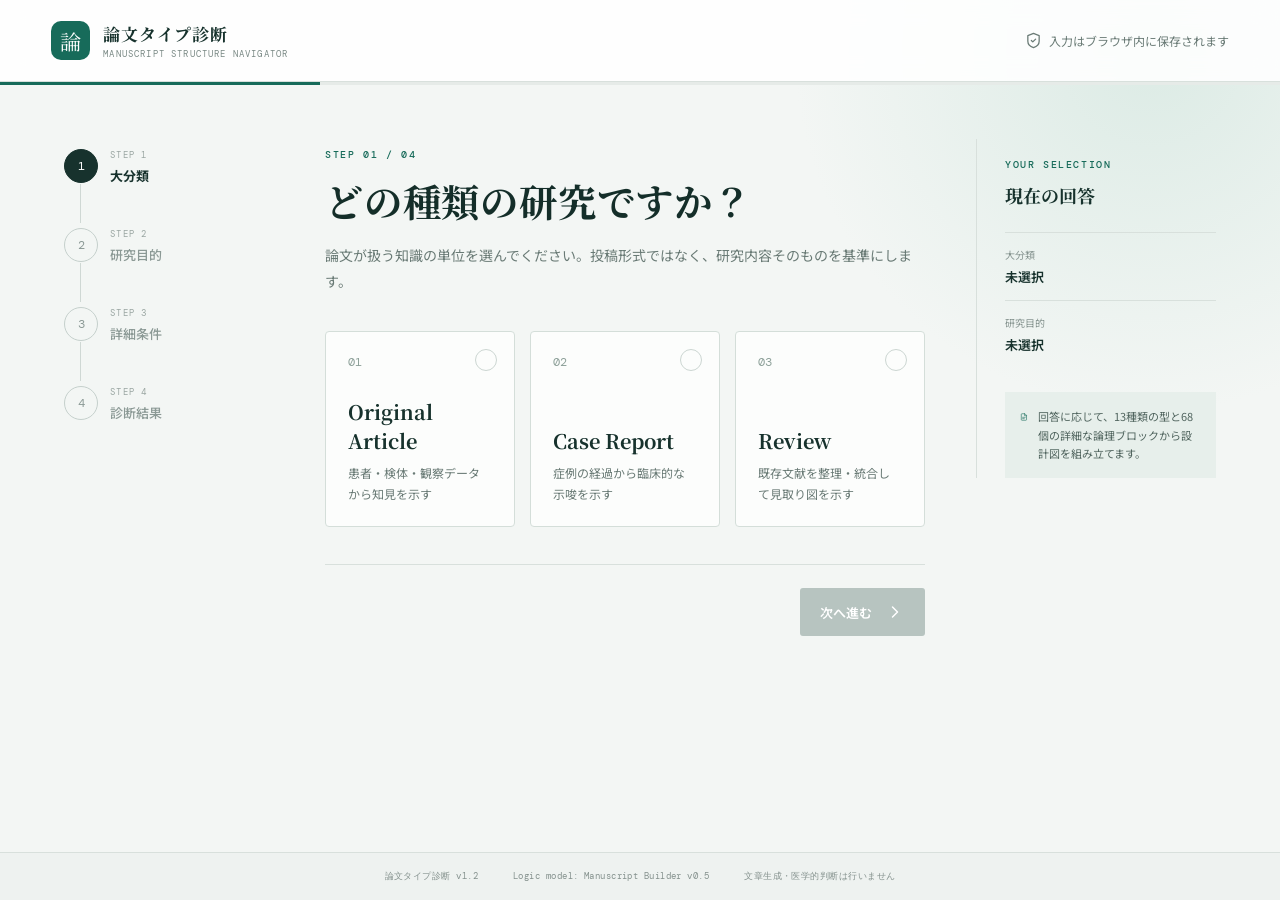
==== site/index.html @ 07b830b8 "Publish 論文タイプ診断 v1.2" ====
<!doctype html>
<html lang="ja">
  <head>
    <meta charset="UTF-8" />
    <meta name="viewport" content="width=device-width, initial-scale=1.0" />
    <meta name="theme-color" content="#f4f7f5" />
    <meta name="description" content="研究内容から、最適な論文構造を設計する" />
    <title>論文タイプ診断</title>
    <script type="module" crossorigin src="./assets/index-Dwn5KKeJ.js"></script>
    <link rel="stylesheet" crossorigin href="./assets/index-B_el1xmh.css">
  </head>
  <body>
    <div id="root"></div>
  </body>
</html>
---- site/assets/index-B_el1xmh.css ----
@import "https://fonts.googleapis.com/css2?family=DM+Mono:wght@400;500&family=Noto+Sans+JP:wght@400;500;600;700&family=Noto+Serif+JP:wght@600;700&display=swap";:root{color:#17322d;font-synthesis:none;--ink:#17322d;--muted:#697a75;--green:#176b5a;--green-dark:#0d5143;--mint:#dcece6;--line:#d8e0dc;--paper:#fff;--cream:#f4f0e8;background:#f3f6f4;font-family:Noto Sans JP,sans-serif}*{box-sizing:border-box}html{scroll-behavior:smooth}body{background:radial-gradient(circle at 90% 6%,#dcebe5 0,#0000 25%),#f3f6f4;min-width:320px;min-height:100vh;margin:0}button,input{font:inherit}button{color:inherit}button:focus-visible,input:focus-visible{outline-offset:2px;outline:3px solid #8bc5b8}.app-shell{flex-direction:column;min-height:100vh;display:flex}header{-webkit-backdrop-filter:blur(12px);backdrop-filter:blur(12px);border-bottom:1px solid var(--line);z-index:5;background:#ffffffe0;justify-content:space-between;align-items:center;height:82px;padding:0 clamp(22px,4vw,68px);display:flex;position:relative}.brand{color:var(--ink);align-items:center;gap:13px;text-decoration:none;display:flex}.brand>span{background:var(--green);color:#fff;border-radius:10px;place-items:center;width:39px;height:39px;font-family:Noto Serif JP,serif;font-size:21px;display:grid}.brand div{flex-direction:column;display:flex}.brand strong{letter-spacing:.06em;font-family:Noto Serif JP,serif;font-size:17px}.brand small{color:#7a8985;letter-spacing:.13em;margin-top:2px;font-family:DM Mono,monospace;font-size:9px}.header-note{color:var(--muted);align-items:center;gap:7px;font-size:12px;display:flex}.progress-line{background:#e6ebe8;height:3px}.progress-line i{background:var(--green);height:100%;transition:width .35s;display:block}.wizard-layout{flex:1;grid-template-columns:210px minmax(0,790px) 240px;gap:clamp(24px,4vw,65px);width:min(1430px,100%);margin:0 auto;padding:54px clamp(24px,5vw,72px) 72px;display:grid}.step-rail{flex-direction:column;gap:0;padding-top:10px;display:flex}.step-rail button{text-align:left;cursor:pointer;background:0 0;border:0;grid-template-rows:17px 22px;grid-template-columns:34px 1fr;column-gap:12px;padding:0 0 40px;display:grid;position:relative}.step-rail button:disabled{cursor:default}.step-rail button:not(:last-child):after{content:"";background:#cfd8d4;width:1px;height:39px;position:absolute;top:35px;left:16px}.step-rail button>span{color:#8b9995;z-index:1;background:#f3f6f4;border:1px solid #c5d0cc;border-radius:50%;grid-row:1/3;place-items:center;width:34px;height:34px;font-family:DM Mono;font-size:12px;display:grid}.step-rail button em{color:#9aa6a2;letter-spacing:.14em;font-family:DM Mono;font-size:9px;font-style:normal}.step-rail button strong{color:#8b9995;font-size:13px;font-weight:500}.step-rail button.current>span{background:var(--ink);color:#fff;border-color:var(--ink)}.step-rail button.current strong{color:var(--ink);font-weight:700}.step-rail button.done>span{background:var(--mint);color:var(--green);border-color:#b7d4ca}.step-rail button.done:after{background:#94b9ae}.wizard-main{min-width:0}.step-heading{margin-bottom:36px}.eyebrow{letter-spacing:.16em;color:var(--green);font-family:DM Mono,monospace;font-size:10px;font-weight:500}.step-heading h1,.needs-input h1{letter-spacing:.02em;color:#142e29;margin:12px 0 15px;font-family:Noto Serif JP,serif;font-size:clamp(30px,3vw,43px);line-height:1.35}.step-heading p{color:var(--muted);max-width:680px;font-size:14px;line-height:1.9}.family-grid{grid-template-columns:repeat(3,1fr);gap:15px;display:grid}.choice{text-align:left;cursor:pointer;background:#ffffffc7;border:1px solid #d4ded9;border-radius:4px;gap:15px;width:100%;padding:22px;transition:all .2s;display:flex;position:relative}.family-grid .choice{flex-direction:column;justify-content:space-between;min-height:196px}.choice:hover{border-color:#88ad9f;transform:translateY(-2px);box-shadow:0 9px 25px #1d413814}.choice.selected{border:2px solid var(--green);background:#f8fbf9;padding:21px;box-shadow:0 12px 30px #176b5a1c}.choice-index{color:#8da099;font-family:DM Mono,monospace;font-size:12px}.choice-copy{flex-direction:column;gap:8px;display:flex}.choice-copy strong{font-family:Noto Serif JP,serif;font-size:20px}.choice-copy small{color:var(--muted);font-size:12px;line-height:1.7}.choice-check{color:#fff;border:1px solid #ccd6d2;border-radius:50%;place-items:center;width:22px;height:22px;display:grid;position:absolute;top:17px;right:17px}.selected .choice-check{background:var(--green);border-color:var(--green)}.purpose-list{grid-template-columns:1fr 1fr;gap:11px;display:grid}.purpose-list .choice{align-items:flex-start;min-height:94px;padding:17px 18px}.purpose-list .choice.selected{padding:16px 17px}.purpose-list .choice-copy strong{font-family:Noto Sans JP;font-size:15px}.purpose-list .choice-index{padding-top:2px}.wizard-actions{border-top:1px solid var(--line);justify-content:space-between;align-items:center;margin-top:37px;padding-top:23px;display:flex}.primary,.secondary,.text-button,.action-bar button{cursor:pointer;border:0}.primary{background:var(--green);color:#fff;border-radius:3px;align-items:center;gap:13px;padding:14px 20px;font-size:13px;font-weight:600;display:flex;box-shadow:0 8px 20px #176b5a2e}.primary:hover{background:var(--green-dark)}.primary:disabled{box-shadow:none;cursor:not-allowed;background:#b7c4c0}.secondary{background:0 0;border:1px solid #bfcac6;border-radius:3px;padding:12px 18px;font-size:13px}.context-panel{border-left:1px solid var(--line);align-self:start;padding:10px 0 0 28px;position:sticky;top:30px}.context-panel h2{margin:9px 0 24px;font-family:Noto Serif JP;font-size:18px}.context-panel dl{margin:0}.context-panel dl div{border-top:1px solid var(--line);padding:14px 0}.context-panel dt{color:#84928e;margin-bottom:5px;font-size:10px}.context-panel dd{margin:0;font-size:13px;font-weight:600}.context-tip{color:var(--green);background:#e7efeb;gap:10px;margin-top:24px;padding:15px;display:flex}.context-tip p{color:#50645e;margin:0;font-size:11px;line-height:1.7}.details-form{flex-direction:column;gap:28px;display:flex}fieldset{border:0;margin:0;padding:0}legend{margin-bottom:11px;font-size:14px;font-weight:700}legend span{color:var(--green);vertical-align:2px;background:#e5efeb;margin-left:5px;padding:3px 6px;font-size:9px}.optional{color:#71817c;background:#eef0ef}.segmented{flex-wrap:wrap;gap:7px;display:flex}.segmented button{cursor:pointer;background:#fff;border:1px solid #cfd9d5;border-radius:3px;padding:10px 14px;font-size:12px}.segmented button.active{border-color:var(--green);background:var(--green);color:#fff}.details-form fieldset>small{color:#7b8985;margin-top:8px;font-size:11px;display:block}.details-form input{background:#fff;border:1px solid #cfd9d5;border-radius:3px;width:100%;padding:12px 14px;font-size:13px}.privacy-note{color:#315f53;background:#edf3f0;border-left:3px solid #7da99b;gap:13px;padding:15px;display:flex}.privacy-note strong{font-size:12px}.privacy-note p{color:#657771;margin:4px 0 0;font-size:11px;line-height:1.6}footer{border-top:1px solid var(--line);color:#84918d;letter-spacing:.05em;background:#eef2f0;justify-content:center;gap:35px;padding:17px 24px;font:9px DM Mono,monospace;display:flex}.result-page{flex:1;width:min(1420px,100%);margin:0 auto;padding:42px clamp(24px,5vw,70px) 80px}.result-hero{background:var(--ink);color:#fff;grid-template-columns:1.4fr 1fr;min-height:280px;display:grid;position:relative;overflow:hidden}.result-hero:before{content:"";border:1px solid #ffffff14;border-radius:50%;width:320px;height:320px;position:absolute;top:-160px;right:-140px;box-shadow:0 0 0 60px #ffffff06,0 0 0 120px #ffffff04}.result-main{padding:42px 48px}.result-kicker{letter-spacing:.14em;color:#9cc9bb;align-items:center;gap:8px;font:10px DM Mono;display:flex}.result-main>p{color:#aec0ba;margin:28px 0 8px;font-size:12px}.result-main h1{margin:0 0 30px;font:700 clamp(28px,4vw,48px) Noto Serif JP}.result-meta{gap:28px;display:flex}.result-meta span{flex-direction:column;gap:3px;font:11px DM Mono;display:flex}.result-meta small{color:#879e97;letter-spacing:.14em;font-size:8px}.result-reason{z-index:1;background:#ffffff12;border-left:1px solid #ffffff24;margin:32px 32px 32px 0;padding:29px 32px}.result-reason>span{letter-spacing:.15em;color:#9cc9bb;font:9px DM Mono}.result-reason p{color:#d7e0dd;font-size:13px;line-height:1.9}.result-reason code{color:#9eb1ab;font:9px DM Mono}.action-bar{z-index:4;background:#d5dedb;border:1px solid #d5dedb;gap:1px;margin:18px 0 34px;display:flex;position:sticky;top:0;box-shadow:0 8px 18px #203a3314}.action-bar button{background:#fff;flex:1;justify-content:center;align-items:center;gap:8px;padding:13px 17px;font-size:11px;display:flex}.action-bar button:hover{background:#f0f6f3}.action-bar .agent-copy{background:var(--green);color:#fff;flex:1.35}.result-layout{grid-template-columns:minmax(0,1fr) 300px;gap:31px;display:grid}.blueprint-heading{justify-content:space-between;align-items:end;margin-bottom:16px;display:flex}.blueprint-heading h2{margin:7px 0 0;font:700 26px Noto Serif JP}.block-total{color:#71817c;font:10px DM Mono}.section-card{background:#fff;border:1px solid #d8e0dc;margin-bottom:12px}.section-toggle{text-align:left;cursor:pointer;background:#f9fbfa;border:0;align-items:center;width:100%;padding:17px 19px;display:flex}.section-number{color:#7f918b;margin-right:15px;font:11px DM Mono}.section-toggle>span:nth-child(2){flex-direction:column;flex:1;display:flex}.section-toggle small{letter-spacing:.13em;color:#9aa6a2;font:8px DM Mono}.section-toggle strong{margin-top:2px;font:600 17px Noto Serif JP}.section-count{color:#8b9995;margin-right:16px;font:9px DM Mono}.chevron{transition:all .2s;transform:rotate(90deg)}.chevron.open{transform:rotate(-90deg)}.block-list{padding:0 15px 15px}.block-card{border-top:1px solid #e2e7e4;padding:21px 6px 5px}.block-top{grid-template-columns:38px 1fr auto;align-items:start;gap:9px;display:grid}.block-order{color:#9aa6a2;padding-top:4px;font:10px DM Mono}.block-title code{color:var(--green);background:#e9f2ee;padding:3px 6px;font:9px DM Mono}.block-title h3{margin:8px 0 15px;font-size:14px}.necessity{border-radius:20px;padding:4px 8px;font-size:9px}.necessity.required{color:#176b5a;background:#e0eee9}.necessity.recommended{color:#5e716b;background:#edf0ef}.necessity.conditional{color:#806630;background:#f2ead9}.block-grid{grid-template-columns:1.2fr .8fr;gap:0 23px;padding-left:47px;display:grid}.detail{margin:0 0 18px}.detail.full{grid-column:1/-1}.detail dt{color:#84938e;letter-spacing:.06em;margin-bottom:5px;font-size:9px;font-weight:700}.detail dd{color:#4e625c;margin:0;font-size:11px;line-height:1.75}.tags{flex-wrap:wrap;gap:5px;display:flex}.tags span{background:#fbfcfb;border:1px solid #dbe2df;flex-direction:column;gap:2px;padding:5px 7px;display:flex}.tags code,.variable-list code{color:#82918c;font:8px DM Mono}.inline-codes{flex-wrap:wrap;gap:5px;display:flex}.inline-codes code{background:#eef3f1;padding:4px 6px;font:9px DM Mono}.result-aside{flex-direction:column;gap:13px;display:flex}.result-aside>section{border:1px solid var(--line);background:#fff;padding:20px}.result-aside h3{margin:6px 0 15px;font:600 15px Noto Serif JP}.result-aside ul{margin:0;padding-left:18px}.result-aside li{color:#52665f;margin-bottom:9px;font-size:11px;line-height:1.7}.alternative{border-top:1px solid #e0e6e3;padding:12px 0}.alternative strong{font-size:12px;display:block}.alternative code{color:var(--green);font:8px DM Mono}.alternative p,.muted{color:#788782;margin:5px 0;font-size:10px;line-height:1.6}.variable-list{flex-wrap:wrap;gap:4px;display:flex}.variable-list code{background:#edf3f0;padding:4px 6px}.result-aside>section.limitation{color:#715f3c;background:#f4f0e8;gap:11px;display:flex}.limitation p{margin:0;font-size:10px;line-height:1.7}.result-footer{justify-content:center;gap:20px;margin-top:35px;display:flex}.text-button{color:#64766f;background:0 0;align-items:center;gap:7px;font-size:12px;display:flex}.toast{z-index:20;color:#fff;background:#183a32;align-items:center;gap:8px;padding:12px 18px;font-size:12px;display:flex;position:fixed;top:25px;right:25px;box-shadow:0 12px 30px #17322d40}.needs-input{text-align:center;border:1px solid var(--line);background:#fff;max-width:680px;margin:70px auto;padding:50px}.needs-input .status-orb{color:#745d2f;background:#efe5ce;border-radius:50%;place-items:center;width:46px;height:46px;margin:0 auto 15px;font:20px Noto Serif JP;display:grid}.needs-input p{color:var(--muted);font-size:13px;line-height:1.8}.needs-input ul{text-align:left;background:#f8f4ea;padding:18px 18px 18px 38px;font-size:12px;line-height:1.8}.needs-input .primary{margin:22px auto 0}@media (width<=1080px){.wizard-layout{grid-template-columns:150px minmax(0,1fr)}.context-panel{display:none}.result-layout{grid-template-columns:minmax(0,1fr) 260px}.result-hero{grid-template-columns:1fr}.result-reason{margin:0 32px 32px}.result-main{padding-bottom:20px}}@media (width<=760px){header{height:70px;padding:0 18px}.header-note{display:none}.brand strong{font-size:15px}.wizard-layout{padding:28px 18px 50px;display:block}.step-rail{flex-direction:row;margin-bottom:34px}.step-rail button{flex-direction:column;flex:1;align-items:center;padding:0;display:flex}.step-rail button>span{width:29px;height:29px}.step-rail button em{margin-top:5px}.step-rail button strong{display:none}.step-rail button:not(:last-child):after{width:calc(100% - 32px);height:1px;top:14px;left:calc(50% + 16px)}.step-heading h1{font-size:29px}.family-grid,.purpose-list{grid-template-columns:1fr}.family-grid .choice{min-height:126px}.choice-copy strong{font-size:18px}.wizard-actions{z-index:3;background:#f3f6f4f0;margin-top:25px;padding:15px 0;position:sticky;bottom:0}.segmented button{flex:1;min-width:90px}.result-page{padding:24px 14px 55px}.result-main{padding:30px 24px}.result-main h1{font-size:29px}.result-meta{flex-wrap:wrap;gap:16px}.result-reason{margin:0 15px 15px;padding:20px}.action-bar{flex-wrap:wrap;position:static}.action-bar button{flex:45%;padding:12px 8px}.action-bar .agent-copy{flex-basis:100%}.result-layout{display:block}.result-aside{margin-top:20px}.block-grid{padding-left:0;display:block}.block-top{grid-template-columns:30px 1fr}.necessity{grid-column:2;justify-self:start;margin-bottom:10px}.section-toggle{padding:14px 12px}.section-count{display:none}.blueprint-heading h2{font-size:21px}.result-footer{flex-direction:column;align-items:center}footer{text-align:center;flex-direction:column;gap:8px}}@media (prefers-reduced-motion:reduce){*{scroll-behavior:auto!important;transition:none!important}}
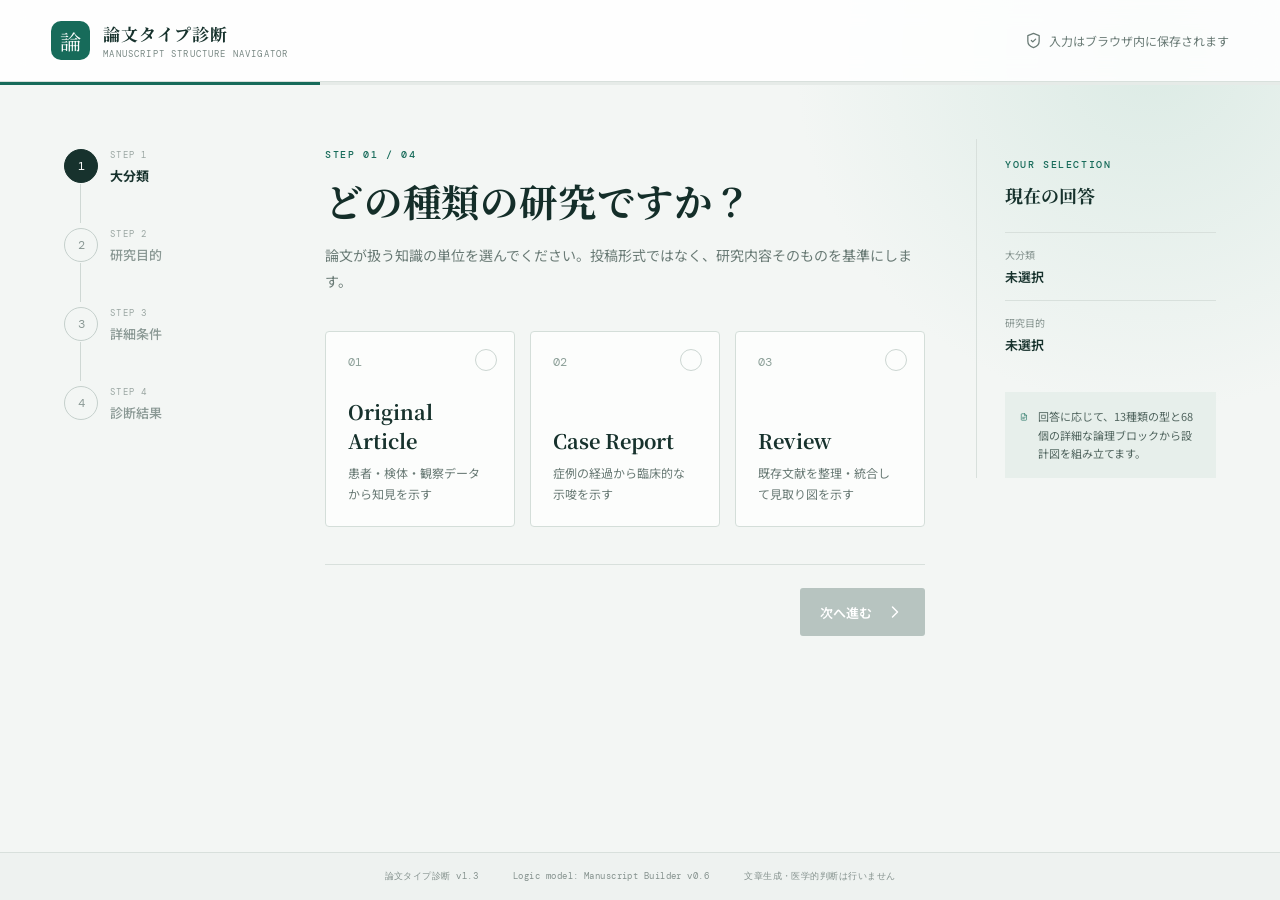
==== commit e4aa1f10: "Publish 論文タイプ診断 v1.3 build" ====
--- a/site/index.html
+++ b/site/index.html
@@ -6,8 +6,8 @@
     <meta name="theme-color" content="#f4f7f5" />
     <meta name="description" content="研究内容から、最適な論文構造を設計する" />
     <title>論文タイプ診断</title>
-    <script type="module" crossorigin src="./assets/index-Dwn5KKeJ.js"></script>
-    <link rel="stylesheet" crossorigin href="./assets/index-B_el1xmh.css">
+    <script type="module" crossorigin src="./assets/index-DYgluiV3.js"></script>
+    <link rel="stylesheet" crossorigin href="./assets/index-BrdR9Mk2.css">
   </head>
   <body>
     <div id="root"></div>
--- a/site/assets/index-BrdR9Mk2.css
+++ b/site/assets/index-BrdR9Mk2.css
@@ -0,0 +1 @@
+@import "https://fonts.googleapis.com/css2?family=DM+Mono:wght@400;500&family=Noto+Sans+JP:wght@400;500;600;700&family=Noto+Serif+JP:wght@600;700&display=swap";:root{color:#17322d;font-synthesis:none;--ink:#17322d;--muted:#697a75;--green:#176b5a;--green-dark:#0d5143;--mint:#dcece6;--line:#d8e0dc;--paper:#fff;--cream:#f4f0e8;background:#f3f6f4;font-family:Noto Sans JP,sans-serif}*{box-sizing:border-box}html{scroll-behavior:smooth}body{background:radial-gradient(circle at 90% 6%,#dcebe5 0,#0000 25%),#f3f6f4;min-width:320px;min-height:100vh;margin:0}button,input{font:inherit}button{color:inherit}button:focus-visible,input:focus-visible{outline-offset:2px;outline:3px solid #8bc5b8}.app-shell{flex-direction:column;min-height:100vh;display:flex}header{-webkit-backdrop-filter:blur(12px);backdrop-filter:blur(12px);border-bottom:1px solid var(--line);z-index:5;background:#ffffffe0;justify-content:space-between;align-items:center;height:82px;padding:0 clamp(22px,4vw,68px);display:flex;position:relative}.brand{color:var(--ink);align-items:center;gap:13px;text-decoration:none;display:flex}.brand>span{background:var(--green);color:#fff;border-radius:10px;place-items:center;width:39px;height:39px;font-family:Noto Serif JP,serif;font-size:21px;display:grid}.brand div{flex-direction:column;display:flex}.brand strong{letter-spacing:.06em;font-family:Noto Serif JP,serif;font-size:17px}.brand small{color:#7a8985;letter-spacing:.13em;margin-top:2px;font-family:DM Mono,monospace;font-size:9px}.header-note{color:var(--muted);align-items:center;gap:7px;font-size:12px;display:flex}.progress-line{background:#e6ebe8;height:3px}.progress-line i{background:var(--green);height:100%;transition:width .35s;display:block}.wizard-layout{flex:1;grid-template-columns:210px minmax(0,790px) 240px;gap:clamp(24px,4vw,65px);width:min(1430px,100%);margin:0 auto;padding:54px clamp(24px,5vw,72px) 72px;display:grid}.step-rail{flex-direction:column;gap:0;padding-top:10px;display:flex}.step-rail button{text-align:left;cursor:pointer;background:0 0;border:0;grid-template-rows:17px 22px;grid-template-columns:34px 1fr;column-gap:12px;padding:0 0 40px;display:grid;position:relative}.step-rail button:disabled{cursor:default}.step-rail button:not(:last-child):after{content:"";background:#cfd8d4;width:1px;height:39px;position:absolute;top:35px;left:16px}.step-rail button>span{color:#8b9995;z-index:1;background:#f3f6f4;border:1px solid #c5d0cc;border-radius:50%;grid-row:1/3;place-items:center;width:34px;height:34px;font-family:DM Mono;font-size:12px;display:grid}.step-rail button em{color:#9aa6a2;letter-spacing:.14em;font-family:DM Mono;font-size:9px;font-style:normal}.step-rail button strong{color:#8b9995;font-size:13px;font-weight:500}.step-rail button.current>span{background:var(--ink);color:#fff;border-color:var(--ink)}.step-rail button.current strong{color:var(--ink);font-weight:700}.step-rail button.done>span{background:var(--mint);color:var(--green);border-color:#b7d4ca}.step-rail button.done:after{background:#94b9ae}.wizard-main{min-width:0}.step-heading{margin-bottom:36px}.eyebrow{letter-spacing:.16em;color:var(--green);font-family:DM Mono,monospace;font-size:10px;font-weight:500}.step-heading h1,.needs-input h1{letter-spacing:.02em;color:#142e29;margin:12px 0 15px;font-family:Noto Serif JP,serif;font-size:clamp(30px,3vw,43px);line-height:1.35}.step-heading p{color:var(--muted);max-width:680px;font-size:14px;line-height:1.9}.family-grid{grid-template-columns:repeat(3,1fr);gap:15px;display:grid}.choice{text-align:left;cursor:pointer;background:#ffffffc7;border:1px solid #d4ded9;border-radius:4px;gap:15px;width:100%;padding:22px;transition:all .2s;display:flex;position:relative}.family-grid .choice{flex-direction:column;justify-content:space-between;min-height:196px}.choice:hover{border-color:#88ad9f;transform:translateY(-2px);box-shadow:0 9px 25px #1d413814}.choice.selected{border:2px solid var(--green);background:#f8fbf9;padding:21px;box-shadow:0 12px 30px #176b5a1c}.choice-index{color:#8da099;font-family:DM Mono,monospace;font-size:12px}.choice-copy{flex-direction:column;gap:8px;display:flex}.choice-copy strong{font-family:Noto Serif JP,serif;font-size:20px}.choice-copy small{color:var(--muted);font-size:12px;line-height:1.7}.choice-check{color:#fff;border:1px solid #ccd6d2;border-radius:50%;place-items:center;width:22px;height:22px;display:grid;position:absolute;top:17px;right:17px}.selected .choice-check{background:var(--green);border-color:var(--green)}.purpose-list{grid-template-columns:1fr 1fr;gap:11px;display:grid}.purpose-list .choice{align-items:flex-start;min-height:94px;padding:17px 18px}.purpose-list .choice.selected{padding:16px 17px}.purpose-list .choice-copy strong{font-family:Noto Sans JP;font-size:15px}.purpose-list .choice-index{padding-top:2px}.wizard-actions{border-top:1px solid var(--line);justify-content:space-between;align-items:center;margin-top:37px;padding-top:23px;display:flex}.primary,.secondary,.text-button,.action-bar button{cursor:pointer;border:0}.primary{background:var(--green);color:#fff;border-radius:3px;align-items:center;gap:13px;padding:14px 20px;font-size:13px;font-weight:600;display:flex;box-shadow:0 8px 20px #176b5a2e}.primary:hover{background:var(--green-dark)}.primary:disabled{box-shadow:none;cursor:not-allowed;background:#b7c4c0}.secondary{background:0 0;border:1px solid #bfcac6;border-radius:3px;padding:12px 18px;font-size:13px}.context-panel{border-left:1px solid var(--line);align-self:start;padding:10px 0 0 28px;position:sticky;top:30px}.context-panel h2{margin:9px 0 24px;font-family:Noto Serif JP;font-size:18px}.context-panel dl{margin:0}.context-panel dl div{border-top:1px solid var(--line);padding:14px 0}.context-panel dt{color:#84928e;margin-bottom:5px;font-size:10px}.context-panel dd{margin:0;font-size:13px;font-weight:600}.context-tip{color:var(--green);background:#e7efeb;gap:10px;margin-top:24px;padding:15px;display:flex}.context-tip p{color:#50645e;margin:0;font-size:11px;line-height:1.7}.details-form{flex-direction:column;gap:28px;display:flex}fieldset{border:0;margin:0;padding:0}legend{margin-bottom:11px;font-size:14px;font-weight:700}legend span{color:var(--green);vertical-align:2px;background:#e5efeb;margin-left:5px;padding:3px 6px;font-size:9px}.optional{color:#71817c;background:#eef0ef}.segmented{flex-wrap:wrap;gap:7px;display:flex}.segmented button{cursor:pointer;background:#fff;border:1px solid #cfd9d5;border-radius:3px;padding:10px 14px;font-size:12px}.segmented button.active{border-color:var(--green);background:var(--green);color:#fff}.details-form fieldset>small{color:#7b8985;margin-top:8px;font-size:11px;display:block}.details-form input{background:#fff;border:1px solid #cfd9d5;border-radius:3px;width:100%;padding:12px 14px;font-size:13px}.privacy-note{color:#315f53;background:#edf3f0;border-left:3px solid #7da99b;gap:13px;padding:15px;display:flex}.privacy-note strong{font-size:12px}.privacy-note p{color:#657771;margin:4px 0 0;font-size:11px;line-height:1.6}footer{border-top:1px solid var(--line);color:#84918d;letter-spacing:.05em;background:#eef2f0;justify-content:center;gap:35px;padding:17px 24px;font:9px DM Mono,monospace;display:flex}.result-page{flex:1;width:min(1420px,100%);margin:0 auto;padding:42px clamp(24px,5vw,70px) 80px}.result-hero{background:var(--ink);color:#fff;grid-template-columns:1.4fr 1fr;min-height:280px;display:grid;position:relative;overflow:hidden}.result-hero:before{content:"";border:1px solid #ffffff14;border-radius:50%;width:320px;height:320px;position:absolute;top:-160px;right:-140px;box-shadow:0 0 0 60px #ffffff06,0 0 0 120px #ffffff04}.result-main{padding:42px 48px}.result-kicker{letter-spacing:.14em;color:#9cc9bb;align-items:center;gap:8px;font:10px DM Mono;display:flex}.result-main>p{color:#aec0ba;margin:28px 0 8px;font-size:12px}.result-main h1{margin:0 0 30px;font:700 clamp(28px,4vw,48px) Noto Serif JP}.result-meta{gap:28px;display:flex}.result-meta span{flex-direction:column;gap:3px;font:11px DM Mono;display:flex}.result-meta small{color:#879e97;letter-spacing:.14em;font-size:8px}.result-reason{z-index:1;background:#ffffff12;border-left:1px solid #ffffff24;margin:32px 32px 32px 0;padding:29px 32px}.result-reason>span{letter-spacing:.15em;color:#9cc9bb;font:9px DM Mono}.result-reason p{color:#d7e0dd;font-size:13px;line-height:1.9}.result-reason code{color:#9eb1ab;font:9px DM Mono}.action-bar{z-index:4;background:#d5dedb;border:1px solid #d5dedb;gap:1px;margin:18px 0 34px;display:flex;position:sticky;top:0;box-shadow:0 8px 18px #203a3314}.action-bar button{background:#fff;flex:1;justify-content:center;align-items:center;gap:8px;padding:13px 17px;font-size:11px;display:flex}.action-bar button:hover{background:#f0f6f3}.action-bar .agent-copy{background:var(--green);color:#fff;flex:1.35}.result-layout{grid-template-columns:minmax(0,1fr) 300px;gap:31px;display:grid}.blueprint-heading{justify-content:space-between;align-items:end;margin-bottom:16px;display:flex}.blueprint-heading h2{margin:7px 0 0;font:700 26px Noto Serif JP}.block-total{color:#71817c;font:10px DM Mono}.section-card{background:#fff;border:1px solid #d8e0dc;margin-bottom:12px}.section-toggle{text-align:left;cursor:pointer;background:#f9fbfa;border:0;align-items:center;width:100%;padding:17px 19px;display:flex}.section-number{color:#7f918b;margin-right:15px;font:11px DM Mono}.section-toggle>span:nth-child(2){flex-direction:column;flex:1;display:flex}.section-toggle small{letter-spacing:.13em;color:#9aa6a2;font:8px DM Mono}.section-toggle strong{margin-top:2px;font:600 17px Noto Serif JP}.section-count{color:#8b9995;margin-right:16px;font:9px DM Mono}.chevron{transition:all .2s;transform:rotate(90deg)}.chevron.open{transform:rotate(-90deg)}.block-list{padding:0 15px 15px}.block-card{border-top:1px solid #e2e7e4;padding:21px 6px 5px}.block-top{grid-template-columns:38px 1fr auto;align-items:start;gap:9px;display:grid}.block-order{color:#9aa6a2;padding-top:4px;font:10px DM Mono}.block-title code{color:var(--green);background:#e9f2ee;padding:3px 6px;font:9px DM Mono}.block-title h3{margin:8px 0 15px;font-size:14px}.necessity{border-radius:20px;padding:4px 8px;font-size:9px}.necessity.required{color:#176b5a;background:#e0eee9}.necessity.recommended{color:#5e716b;background:#edf0ef}.necessity.conditional{color:#806630;background:#f2ead9}.block-grid{grid-template-columns:1.2fr .8fr;gap:0 23px;padding-left:47px;display:grid}.detail{margin:0 0 18px}.detail.full{grid-column:1/-1}.detail dt{color:#84938e;letter-spacing:.06em;margin-bottom:5px;font-size:9px;font-weight:700}.detail dd{color:#4e625c;margin:0;font-size:11px;line-height:1.75}.tags{flex-wrap:wrap;gap:5px;display:flex}.tags span{background:#fbfcfb;border:1px solid #dbe2df;flex-direction:column;gap:2px;padding:5px 7px;display:flex}.tags code,.variable-list code{color:#82918c;font:8px DM Mono}.inline-codes{flex-wrap:wrap;gap:5px;display:flex}.inline-codes code{background:#eef3f1;padding:4px 6px;font:9px DM Mono}.result-aside{flex-direction:column;gap:13px;display:flex}.result-aside>section{border:1px solid var(--line);background:#fff;padding:20px}.result-aside h3{margin:6px 0 15px;font:600 15px Noto Serif JP}.result-aside ul{margin:0;padding-left:18px}.result-aside li{color:#52665f;margin-bottom:9px;font-size:11px;line-height:1.7}.alternative{border-top:1px solid #e0e6e3;padding:12px 0}.alternative strong{font-size:12px;display:block}.alternative code{color:var(--green);font:8px DM Mono}.alternative p,.muted{color:#788782;margin:5px 0;font-size:10px;line-height:1.6}.variable-list{flex-wrap:wrap;gap:4px;display:flex}.variable-list code{background:#edf3f0;padding:4px 6px}.result-aside>section.limitation{color:#715f3c;background:#f4f0e8;gap:11px;display:flex}.limitation p{margin:0;font-size:10px;line-height:1.7}.result-footer{justify-content:center;gap:20px;margin-top:35px;display:flex}.text-button{color:#64766f;background:0 0;align-items:center;gap:7px;font-size:12px;display:flex}.toast{z-index:20;color:#fff;background:#183a32;align-items:center;gap:8px;padding:12px 18px;font-size:12px;display:flex;position:fixed;top:25px;right:25px;box-shadow:0 12px 30px #17322d40}.needs-input{text-align:center;border:1px solid var(--line);background:#fff;max-width:680px;margin:70px auto;padding:50px}.needs-input .status-orb{color:#745d2f;background:#efe5ce;border-radius:50%;place-items:center;width:46px;height:46px;margin:0 auto 15px;font:20px Noto Serif JP;display:grid}.needs-input p{color:var(--muted);font-size:13px;line-height:1.8}.needs-input ul{text-align:left;background:#f8f4ea;padding:18px 18px 18px 38px;font-size:12px;line-height:1.8}.needs-input .primary{margin:22px auto 0}@media (width<=1080px){.wizard-layout{grid-template-columns:150px minmax(0,1fr)}.context-panel{display:none}.result-layout{grid-template-columns:minmax(0,1fr) 260px}.result-hero{grid-template-columns:1fr}.result-reason{margin:0 32px 32px}.result-main{padding-bottom:20px}}@media (width<=760px){header{height:70px;padding:0 18px}.header-note{display:none}.brand strong{font-size:15px}.wizard-layout{padding:28px 18px 50px;display:block}.step-rail{flex-direction:row;margin-bottom:34px}.step-rail button{flex-direction:column;flex:1;align-items:center;padding:0;display:flex}.step-rail button>span{width:29px;height:29px}.step-rail button em{margin-top:5px}.step-rail button strong{display:none}.step-rail button:not(:last-child):after{width:calc(100% - 32px);height:1px;top:14px;left:calc(50% + 16px)}.step-heading h1{font-size:29px}.family-grid,.purpose-list{grid-template-columns:1fr}.family-grid .choice{min-height:126px}.choice-copy strong{font-size:18px}.wizard-actions{z-index:3;background:#f3f6f4f0;margin-top:25px;padding:15px 0;position:sticky;bottom:0}.segmented button{flex:1;min-width:90px}.result-page{padding:24px 14px 55px}.result-main{padding:30px 24px}.result-main h1{font-size:29px}.result-meta{flex-wrap:wrap;gap:16px}.result-reason{margin:0 15px 15px;padding:20px}.action-bar{flex-wrap:wrap;position:static}.action-bar button{flex:45%;padding:12px 8px}.action-bar .agent-copy{flex-basis:100%}.result-layout{display:block}.result-aside{margin-top:20px}.block-grid{padding-left:0;display:block}.block-top{grid-template-columns:30px 1fr}.necessity{grid-column:2;justify-self:start;margin-bottom:10px}.section-toggle{padding:14px 12px}.section-count{display:none}.blueprint-heading h2{font-size:21px}.result-footer{flex-direction:column;align-items:center}footer{text-align:center;flex-direction:column;gap:8px}}@media (prefers-reduced-motion:reduce){*{scroll-behavior:auto!important;transition:none!important}}.presentation-outline{margin-bottom:34px}.presentation-note{border-left:4px solid var(--green);background:#e9f2ee;margin-bottom:12px;padding:18px 20px}.presentation-note strong{font:600 17px Noto Serif JP}.presentation-note p{margin:6px 0;font-size:12px;line-height:1.8}.presentation-note small{color:#667a73;line-height:1.6}.presentation-outline.compact .presentation-note{background:#f3eee3;border-left-color:#9a7940}.presentation-list{margin:0;padding:0;list-style:none}.presentation-list>li{border:1px solid var(--line);background:#fff;grid-template-columns:minmax(0,1fr) minmax(280px,.9fr);gap:22px;margin-bottom:9px;padding:18px 20px;display:grid}.presentation-list h3{margin:7px 0;font:600 15px Noto Serif JP}.presentation-list p{color:#52665f;margin:0;font-size:11px;line-height:1.75}.presentation-list code{color:var(--green);background:#edf3f0;margin:2px;padding:3px 5px;font:9px DM Mono}.presentation-list dl{margin:0}.presentation-list dt{color:#84938e;margin:0 0 5px;font-size:9px;font-weight:700}.presentation-list dd{flex-wrap:wrap;margin:0 0 12px;display:flex}.presentation-list dd ul{margin:0;padding-left:17px}.presentation-list dd li{color:#52665f;font-size:10px;line-height:1.6}@media (width<=760px){.presentation-list>li{grid-template-columns:1fr}.presentation-note{padding:15px}}
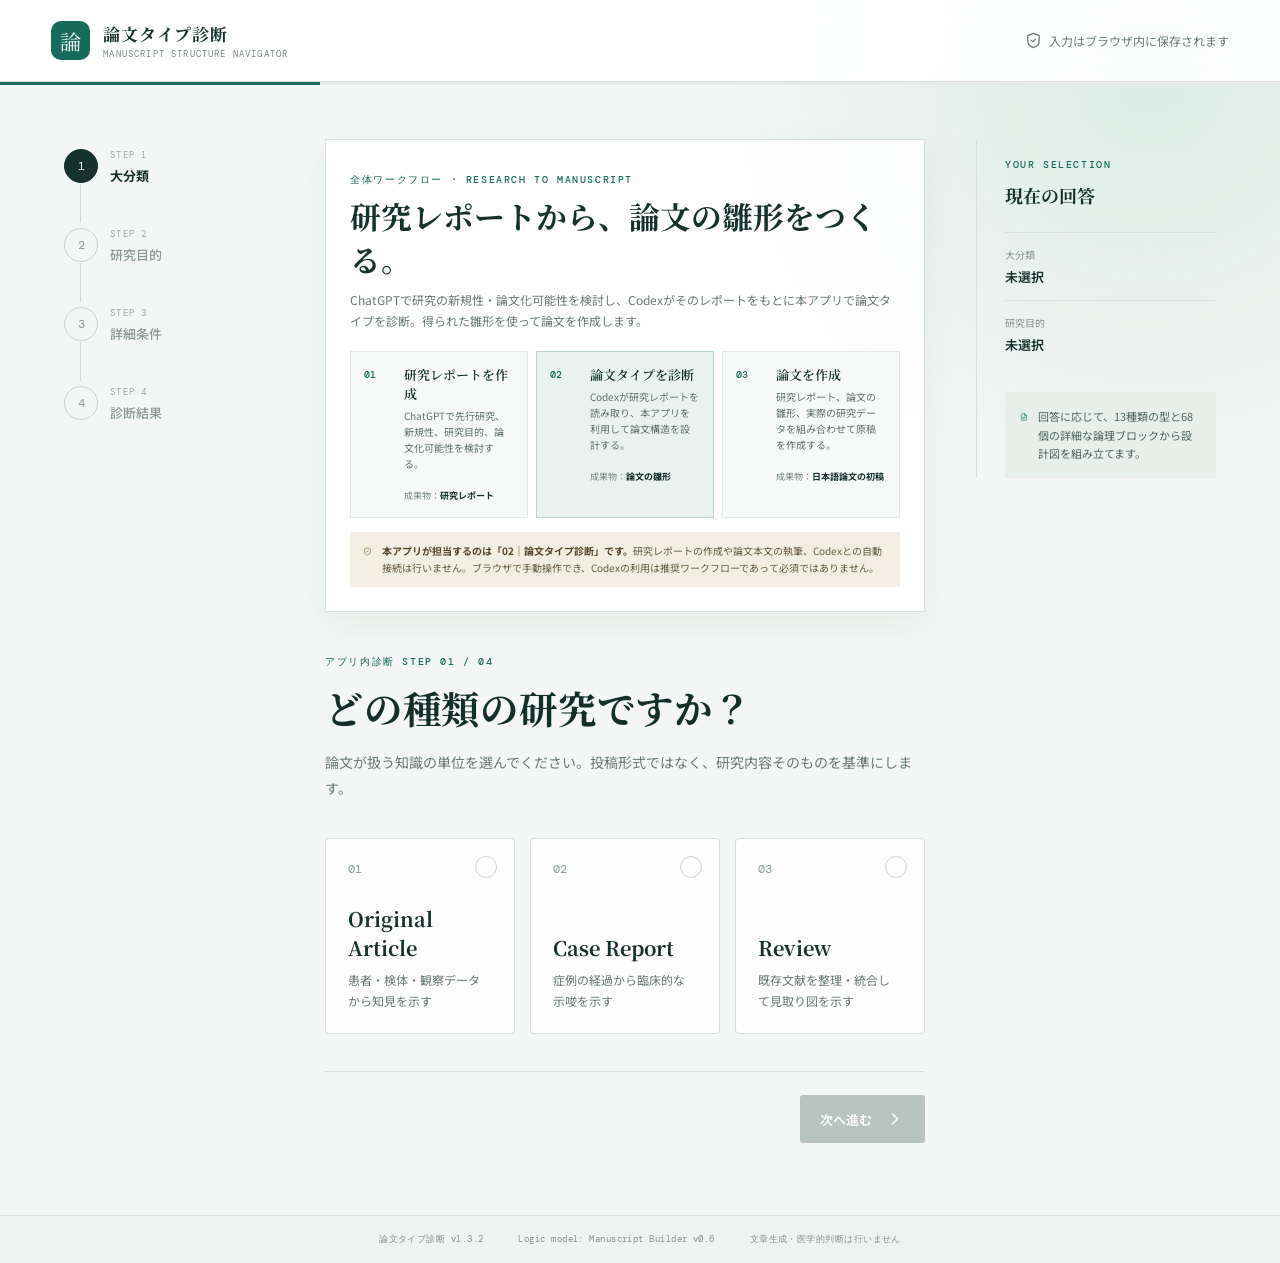
==== commit 9a3fe8e9: "Publish 論文タイプ診断 v1.3.2 build" ====
--- a/site/index.html
+++ b/site/index.html
@@ -6,8 +6,8 @@
     <meta name="theme-color" content="#f4f7f5" />
     <meta name="description" content="研究内容から、最適な論文構造を設計する" />
     <title>論文タイプ診断</title>
-    <script type="module" crossorigin src="./assets/index-DYgluiV3.js"></script>
-    <link rel="stylesheet" crossorigin href="./assets/index-BrdR9Mk2.css">
+    <script type="module" crossorigin src="./assets/index-BdSp8TVK.js"></script>
+    <link rel="stylesheet" crossorigin href="./assets/index-CPyAfHLu.css">
   </head>
   <body>
     <div id="root"></div>
--- a/site/assets/index-CPyAfHLu.css
+++ b/site/assets/index-CPyAfHLu.css
@@ -0,0 +1 @@
+@import "https://fonts.googleapis.com/css2?family=DM+Mono:wght@400;500&family=Noto+Sans+JP:wght@400;500;600;700&family=Noto+Serif+JP:wght@600;700&display=swap";:root{color:#17322d;font-synthesis:none;--ink:#17322d;--muted:#697a75;--green:#176b5a;--green-dark:#0d5143;--mint:#dcece6;--line:#d8e0dc;--paper:#fff;--cream:#f4f0e8;background:#f3f6f4;font-family:Noto Sans JP,sans-serif}*{box-sizing:border-box}html{scroll-behavior:smooth}body{background:radial-gradient(circle at 90% 6%,#dcebe5 0,#0000 25%),#f3f6f4;min-width:320px;min-height:100vh;margin:0}button,input{font:inherit}button{color:inherit}button:focus-visible,input:focus-visible{outline-offset:2px;outline:3px solid #8bc5b8}.app-shell{flex-direction:column;min-height:100vh;display:flex}header{-webkit-backdrop-filter:blur(12px);backdrop-filter:blur(12px);border-bottom:1px solid var(--line);z-index:5;background:#ffffffe0;justify-content:space-between;align-items:center;height:82px;padding:0 clamp(22px,4vw,68px);display:flex;position:relative}.brand{color:var(--ink);align-items:center;gap:13px;text-decoration:none;display:flex}.brand>span{background:var(--green);color:#fff;border-radius:10px;place-items:center;width:39px;height:39px;font-family:Noto Serif JP,serif;font-size:21px;display:grid}.brand div{flex-direction:column;display:flex}.brand strong{letter-spacing:.06em;font-family:Noto Serif JP,serif;font-size:17px}.brand small{color:#7a8985;letter-spacing:.13em;margin-top:2px;font-family:DM Mono,monospace;font-size:9px}.header-note{color:var(--muted);align-items:center;gap:7px;font-size:12px;display:flex}.progress-line{background:#e6ebe8;height:3px}.progress-line i{background:var(--green);height:100%;transition:width .35s;display:block}.wizard-layout{flex:1;grid-template-columns:210px minmax(0,790px) 240px;gap:clamp(24px,4vw,65px);width:min(1430px,100%);margin:0 auto;padding:54px clamp(24px,5vw,72px) 72px;display:grid}.step-rail{flex-direction:column;gap:0;padding-top:10px;display:flex}.step-rail button{text-align:left;cursor:pointer;background:0 0;border:0;grid-template-rows:17px 22px;grid-template-columns:34px 1fr;column-gap:12px;padding:0 0 40px;display:grid;position:relative}.step-rail button:disabled{cursor:default}.step-rail button:not(:last-child):after{content:"";background:#cfd8d4;width:1px;height:39px;position:absolute;top:35px;left:16px}.step-rail button>span{color:#8b9995;z-index:1;background:#f3f6f4;border:1px solid #c5d0cc;border-radius:50%;grid-row:1/3;place-items:center;width:34px;height:34px;font-family:DM Mono;font-size:12px;display:grid}.step-rail button em{color:#9aa6a2;letter-spacing:.14em;font-family:DM Mono;font-size:9px;font-style:normal}.step-rail button strong{color:#8b9995;font-size:13px;font-weight:500}.step-rail button.current>span{background:var(--ink);color:#fff;border-color:var(--ink)}.step-rail button.current strong{color:var(--ink);font-weight:700}.step-rail button.done>span{background:var(--mint);color:var(--green);border-color:#b7d4ca}.step-rail button.done:after{background:#94b9ae}.wizard-main{min-width:0}.workflow-intro{border:1px solid var(--line);background:#ffffffdb;margin:0 0 34px;padding:24px;box-shadow:0 12px 32px #1d41380f}.workflow-lead h1{margin:7px 0 8px;font:700 clamp(24px,2.4vw,34px)/1.4 Noto Serif JP}.workflow-lead>p{color:var(--muted);max-width:690px;margin:0;font-size:12px;line-height:1.75}.workflow-steps{grid-template-columns:repeat(3,1fr);gap:8px;margin:20px 0 14px;padding:0;list-style:none;display:grid}.workflow-steps>li{background:#f7f9f8;border:1px solid #e2e8e5;grid-template-columns:30px 1fr;gap:10px;min-width:0;padding:13px;display:grid}.workflow-steps>li.current-role{background:#e9f2ee;border-color:#b9d4ca}.workflow-steps>li>span{color:var(--green);padding-top:3px;font:500 10px DM Mono}.workflow-steps h2{margin:0 0 5px;font:600 13px Noto Serif JP}.workflow-steps p{color:#60716c;margin:0 0 8px;font-size:10px;line-height:1.6}.workflow-steps small{color:#788782;font-size:9px}.workflow-steps small strong{color:var(--ink)}.workflow-boundary{color:#806630;background:#f3eee3;align-items:flex-start;gap:10px;padding:11px 13px;display:flex}.workflow-boundary p{color:#665b45;margin:0;font-size:10px;line-height:1.65}.workflow-boundary strong{color:#574728}.step-heading{margin-bottom:36px}.eyebrow{letter-spacing:.16em;color:var(--green);font-family:DM Mono,monospace;font-size:10px;font-weight:500}.step-heading h1,.needs-input h1{letter-spacing:.02em;color:#142e29;margin:12px 0 15px;font-family:Noto Serif JP,serif;font-size:clamp(30px,3vw,43px);line-height:1.35}.step-heading p{color:var(--muted);max-width:680px;font-size:14px;line-height:1.9}.family-grid{grid-template-columns:repeat(3,1fr);gap:15px;display:grid}.choice{text-align:left;cursor:pointer;background:#ffffffc7;border:1px solid #d4ded9;border-radius:4px;gap:15px;width:100%;padding:22px;transition:all .2s;display:flex;position:relative}.family-grid .choice{flex-direction:column;justify-content:space-between;min-height:196px}.choice:hover{border-color:#88ad9f;transform:translateY(-2px);box-shadow:0 9px 25px #1d413814}.choice.selected{border:2px solid var(--green);background:#f8fbf9;padding:21px;box-shadow:0 12px 30px #176b5a1c}.choice-index{color:#8da099;font-family:DM Mono,monospace;font-size:12px}.choice-copy{flex-direction:column;gap:8px;display:flex}.choice-copy strong{font-family:Noto Serif JP,serif;font-size:20px}.choice-copy small{color:var(--muted);font-size:12px;line-height:1.7}.choice-check{color:#fff;border:1px solid #ccd6d2;border-radius:50%;place-items:center;width:22px;height:22px;display:grid;position:absolute;top:17px;right:17px}.selected .choice-check{background:var(--green);border-color:var(--green)}.purpose-list{grid-template-columns:1fr 1fr;gap:11px;display:grid}.purpose-list .choice{align-items:flex-start;min-height:94px;padding:17px 18px}.purpose-list .choice.selected{padding:16px 17px}.purpose-list .choice-copy strong{font-family:Noto Sans JP;font-size:15px}.purpose-list .choice-index{padding-top:2px}.wizard-actions{border-top:1px solid var(--line);justify-content:space-between;align-items:center;margin-top:37px;padding-top:23px;display:flex}.primary,.secondary,.text-button,.action-bar button{cursor:pointer;border:0}.primary{background:var(--green);color:#fff;border-radius:3px;align-items:center;gap:13px;padding:14px 20px;font-size:13px;font-weight:600;display:flex;box-shadow:0 8px 20px #176b5a2e}.primary:hover{background:var(--green-dark)}.primary:disabled{box-shadow:none;cursor:not-allowed;background:#b7c4c0}.secondary{background:0 0;border:1px solid #bfcac6;border-radius:3px;padding:12px 18px;font-size:13px}.context-panel{border-left:1px solid var(--line);align-self:start;padding:10px 0 0 28px;position:sticky;top:30px}.context-panel h2{margin:9px 0 24px;font-family:Noto Serif JP;font-size:18px}.context-panel dl{margin:0}.context-panel dl div{border-top:1px solid var(--line);padding:14px 0}.context-panel dt{color:#84928e;margin-bottom:5px;font-size:10px}.context-panel dd{margin:0;font-size:13px;font-weight:600}.context-tip{color:var(--green);background:#e7efeb;gap:10px;margin-top:24px;padding:15px;display:flex}.context-tip p{color:#50645e;margin:0;font-size:11px;line-height:1.7}.details-form{flex-direction:column;gap:28px;display:flex}fieldset{border:0;margin:0;padding:0}legend{margin-bottom:11px;font-size:14px;font-weight:700}legend span{color:var(--green);vertical-align:2px;background:#e5efeb;margin-left:5px;padding:3px 6px;font-size:9px}.optional{color:#71817c;background:#eef0ef}.segmented{flex-wrap:wrap;gap:7px;display:flex}.segmented button{cursor:pointer;background:#fff;border:1px solid #cfd9d5;border-radius:3px;padding:10px 14px;font-size:12px}.segmented button.active{border-color:var(--green);background:var(--green);color:#fff}.details-form fieldset>small{color:#7b8985;margin-top:8px;font-size:11px;display:block}.details-form input{background:#fff;border:1px solid #cfd9d5;border-radius:3px;width:100%;padding:12px 14px;font-size:13px}.privacy-note{color:#315f53;background:#edf3f0;border-left:3px solid #7da99b;gap:13px;padding:15px;display:flex}.privacy-note strong{font-size:12px}.privacy-note p{color:#657771;margin:4px 0 0;font-size:11px;line-height:1.6}footer{border-top:1px solid var(--line);color:#84918d;letter-spacing:.05em;background:#eef2f0;justify-content:center;gap:35px;padding:17px 24px;font:9px DM Mono,monospace;display:flex}.result-page{flex:1;width:min(1420px,100%);margin:0 auto;padding:42px clamp(24px,5vw,70px) 80px}.result-delivery-note{text-align:center;max-width:980px;margin:0 auto 20px}.result-delivery-note h1{margin:7px 0 8px;font:700 clamp(24px,3vw,36px) Noto Serif JP}.result-delivery-note p{color:var(--muted);max-width:850px;margin:0 auto 7px;font-size:13px;line-height:1.8}.result-delivery-note small{color:#7e6a43;background:#f4f0e8;padding:8px 12px;line-height:1.6;display:block}.result-hero{background:var(--ink);color:#fff;grid-template-columns:1.4fr 1fr;min-height:280px;display:grid;position:relative;overflow:hidden}.result-hero:before{content:"";border:1px solid #ffffff14;border-radius:50%;width:320px;height:320px;position:absolute;top:-160px;right:-140px;box-shadow:0 0 0 60px #ffffff06,0 0 0 120px #ffffff04}.result-main{padding:42px 48px}.result-kicker{letter-spacing:.14em;color:#9cc9bb;align-items:center;gap:8px;font:10px DM Mono;display:flex}.result-main>p{color:#aec0ba;margin:28px 0 8px;font-size:12px}.result-main h1{margin:0 0 30px;font:700 clamp(28px,4vw,48px) Noto Serif JP}.result-meta{gap:28px;display:flex}.result-meta span{flex-direction:column;gap:3px;font:11px DM Mono;display:flex}.result-meta small{color:#879e97;letter-spacing:.14em;font-size:8px}.result-reason{z-index:1;background:#ffffff12;border-left:1px solid #ffffff24;margin:32px 32px 32px 0;padding:29px 32px}.result-reason>span{letter-spacing:.15em;color:#9cc9bb;font:9px DM Mono}.result-reason p{color:#d7e0dd;font-size:13px;line-height:1.9}.result-reason code{color:#9eb1ab;font:9px DM Mono}.action-bar{z-index:4;background:#d5dedb;border:1px solid #d5dedb;gap:1px;margin:18px 0 34px;display:flex;position:sticky;top:0;box-shadow:0 8px 18px #203a3314}.action-bar button{background:#fff;flex:1;justify-content:center;align-items:center;gap:8px;padding:13px 17px;font-size:11px;display:flex}.action-bar button:hover{background:#f0f6f3}.action-bar .agent-copy{background:var(--green);color:#fff;flex:1.35}.result-layout{grid-template-columns:minmax(0,1fr) 300px;gap:31px;display:grid}.blueprint-heading{justify-content:space-between;align-items:end;margin-bottom:16px;display:flex}.blueprint-heading h2{margin:7px 0 0;font:700 26px Noto Serif JP}.block-total{color:#71817c;font:10px DM Mono}.section-card{background:#fff;border:1px solid #d8e0dc;margin-bottom:12px}.section-toggle{text-align:left;cursor:pointer;background:#f9fbfa;border:0;align-items:center;width:100%;padding:17px 19px;display:flex}.section-number{color:#7f918b;margin-right:15px;font:11px DM Mono}.section-toggle>span:nth-child(2){flex-direction:column;flex:1;display:flex}.section-toggle small{letter-spacing:.13em;color:#9aa6a2;font:8px DM Mono}.section-toggle strong{margin-top:2px;font:600 17px Noto Serif JP}.section-count{color:#8b9995;margin-right:16px;font:9px DM Mono}.chevron{transition:all .2s;transform:rotate(90deg)}.chevron.open{transform:rotate(-90deg)}.block-list{padding:0 15px 15px}.block-card{border-top:1px solid #e2e7e4;padding:21px 6px 5px}.block-top{grid-template-columns:38px 1fr auto;align-items:start;gap:9px;display:grid}.block-order{color:#9aa6a2;padding-top:4px;font:10px DM Mono}.block-title code{color:var(--green);background:#e9f2ee;padding:3px 6px;font:9px DM Mono}.block-title h3{margin:8px 0 15px;font-size:14px}.necessity{border-radius:20px;padding:4px 8px;font-size:9px}.necessity.required{color:#176b5a;background:#e0eee9}.necessity.recommended{color:#5e716b;background:#edf0ef}.necessity.conditional{color:#806630;background:#f2ead9}.block-grid{grid-template-columns:1.2fr .8fr;gap:0 23px;padding-left:47px;display:grid}.detail{margin:0 0 18px}.detail.full{grid-column:1/-1}.detail dt{color:#84938e;letter-spacing:.06em;margin-bottom:5px;font-size:9px;font-weight:700}.detail dd{color:#4e625c;margin:0;font-size:11px;line-height:1.75}.tags{flex-wrap:wrap;gap:5px;display:flex}.tags span{background:#fbfcfb;border:1px solid #dbe2df;flex-direction:column;gap:2px;padding:5px 7px;display:flex}.tags code,.variable-list code{color:#82918c;font:8px DM Mono}.inline-codes{flex-wrap:wrap;gap:5px;display:flex}.inline-codes code{background:#eef3f1;padding:4px 6px;font:9px DM Mono}.result-aside{flex-direction:column;gap:13px;display:flex}.result-aside>section{border:1px solid var(--line);background:#fff;padding:20px}.result-aside h3{margin:6px 0 15px;font:600 15px Noto Serif JP}.result-aside ul{margin:0;padding-left:18px}.result-aside li{color:#52665f;margin-bottom:9px;font-size:11px;line-height:1.7}.alternative{border-top:1px solid #e0e6e3;padding:12px 0}.alternative strong{font-size:12px;display:block}.alternative code{color:var(--green);font:8px DM Mono}.alternative p,.muted{color:#788782;margin:5px 0;font-size:10px;line-height:1.6}.variable-list{flex-wrap:wrap;gap:4px;display:flex}.variable-list code{background:#edf3f0;padding:4px 6px}.result-aside>section.limitation{color:#715f3c;background:#f4f0e8;gap:11px;display:flex}.limitation p{margin:0;font-size:10px;line-height:1.7}.result-footer{justify-content:center;gap:20px;margin-top:35px;display:flex}.text-button{color:#64766f;background:0 0;align-items:center;gap:7px;font-size:12px;display:flex}.toast{z-index:20;color:#fff;background:#183a32;align-items:center;gap:8px;padding:12px 18px;font-size:12px;display:flex;position:fixed;top:25px;right:25px;box-shadow:0 12px 30px #17322d40}.needs-input{text-align:center;border:1px solid var(--line);background:#fff;max-width:680px;margin:70px auto;padding:50px}.needs-input .status-orb{color:#745d2f;background:#efe5ce;border-radius:50%;place-items:center;width:46px;height:46px;margin:0 auto 15px;font:20px Noto Serif JP;display:grid}.needs-input p{color:var(--muted);font-size:13px;line-height:1.8}.needs-input ul{text-align:left;background:#f8f4ea;padding:18px 18px 18px 38px;font-size:12px;line-height:1.8}.needs-input .primary{margin:22px auto 0}@media (width<=1080px){.wizard-layout{grid-template-columns:150px minmax(0,1fr)}.context-panel{display:none}.workflow-steps{grid-template-columns:1fr}.workflow-steps>li{grid-template-columns:34px 1fr}.result-layout{grid-template-columns:minmax(0,1fr) 260px}.result-hero{grid-template-columns:1fr}.result-reason{margin:0 32px 32px}.result-main{padding-bottom:20px}}@media (width<=760px){header{height:70px;padding:0 18px}.header-note{display:none}.brand strong{font-size:15px}.wizard-layout{padding:28px 18px 50px;display:block}.step-rail{flex-direction:row;margin-bottom:34px}.step-rail button{flex-direction:column;flex:1;align-items:center;padding:0;display:flex}.step-rail button>span{width:29px;height:29px}.step-rail button em{margin-top:5px}.step-rail button strong{display:none}.step-rail button:not(:last-child):after{width:calc(100% - 32px);height:1px;top:14px;left:calc(50% + 16px)}.workflow-intro{margin-bottom:28px;padding:17px}.workflow-lead h1{font-size:24px}.workflow-steps{grid-template-columns:1fr}.workflow-boundary{padding:10px}.step-heading h1{font-size:29px}.family-grid,.purpose-list{grid-template-columns:1fr}.family-grid .choice{min-height:126px}.choice-copy strong{font-size:18px}.wizard-actions{z-index:3;background:#f3f6f4f0;margin-top:25px;padding:15px 0;position:sticky;bottom:0}.segmented button{flex:1;min-width:90px}.result-page{padding:24px 14px 55px}.result-delivery-note{text-align:left}.result-delivery-note h1{font-size:25px}.result-main{padding:30px 24px}.result-main h1{font-size:29px}.result-meta{flex-wrap:wrap;gap:16px}.result-reason{margin:0 15px 15px;padding:20px}.action-bar{flex-wrap:wrap;position:static}.action-bar button{flex:45%;padding:12px 8px}.action-bar .agent-copy{flex-basis:100%}.result-layout{display:block}.result-aside{margin-top:20px}.block-grid{padding-left:0;display:block}.block-top{grid-template-columns:30px 1fr}.necessity{grid-column:2;justify-self:start;margin-bottom:10px}.section-toggle{padding:14px 12px}.section-count{display:none}.blueprint-heading h2{font-size:21px}.result-footer{flex-direction:column;align-items:center}footer{text-align:center;flex-direction:column;gap:8px}}@media (prefers-reduced-motion:reduce){*{scroll-behavior:auto!important;transition:none!important}}.presentation-outline{margin-bottom:34px}.presentation-note{border-left:4px solid var(--green);background:#e9f2ee;margin-bottom:12px;padding:18px 20px}.presentation-note strong{font:600 17px Noto Serif JP}.presentation-note p{margin:6px 0;font-size:12px;line-height:1.8}.presentation-note small{color:#667a73;line-height:1.6}.presentation-outline.compact .presentation-note{background:#f3eee3;border-left-color:#9a7940}.presentation-list{margin:0;padding:0;list-style:none}.presentation-list>li{border:1px solid var(--line);background:#fff;grid-template-columns:minmax(0,1fr) minmax(280px,.9fr);gap:22px;margin-bottom:9px;padding:18px 20px;display:grid}.presentation-list h3{margin:7px 0;font:600 15px Noto Serif JP}.presentation-list p{color:#52665f;margin:0;font-size:11px;line-height:1.75}.presentation-list code{color:var(--green);background:#edf3f0;margin:2px;padding:3px 5px;font:9px DM Mono}.presentation-list dl{margin:0}.presentation-list dt{color:#84938e;margin:0 0 5px;font-size:9px;font-weight:700}.presentation-list dd{flex-wrap:wrap;margin:0 0 12px;display:flex}.presentation-list dd ul{margin:0;padding-left:17px}.presentation-list dd li{color:#52665f;font-size:10px;line-height:1.6}@media (width<=760px){.presentation-list>li{grid-template-columns:1fr}.presentation-note{padding:15px}}
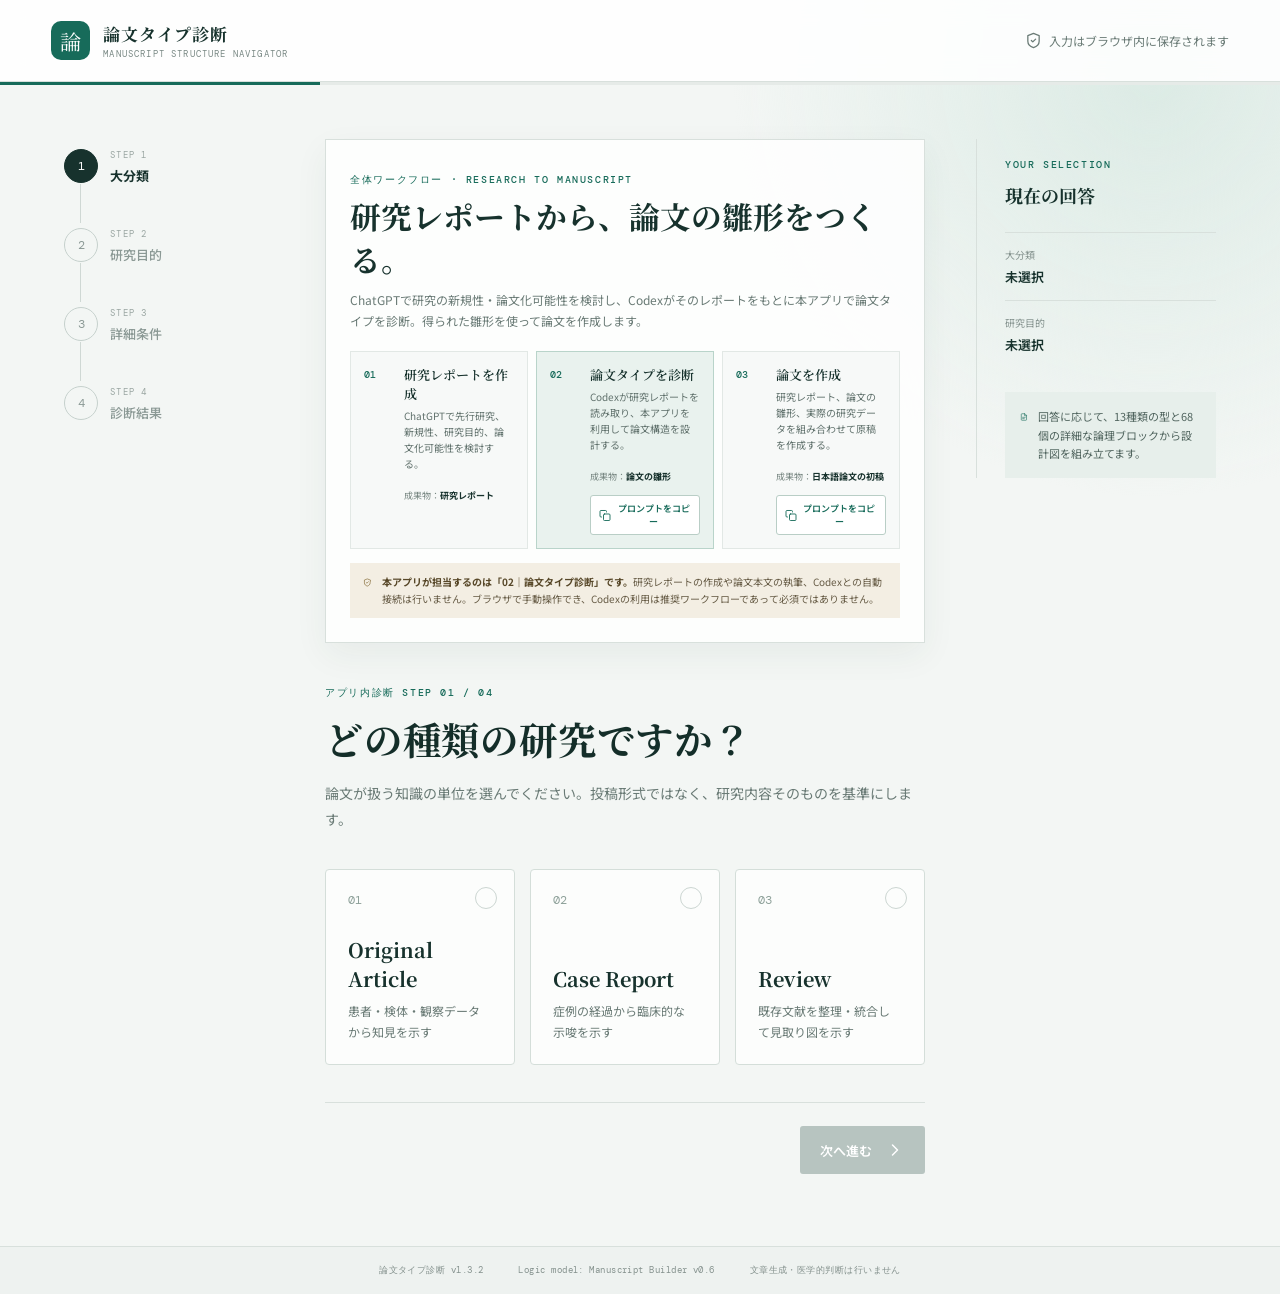
==== commit 6bcb3ff9: "Publish workflow prompt copy buttons" ====
--- a/site/index.html
+++ b/site/index.html
@@ -6,8 +6,8 @@
     <meta name="theme-color" content="#f4f7f5" />
     <meta name="description" content="研究内容から、最適な論文構造を設計する" />
     <title>論文タイプ診断</title>
-    <script type="module" crossorigin src="./assets/index-BdSp8TVK.js"></script>
-    <link rel="stylesheet" crossorigin href="./assets/index-CPyAfHLu.css">
+    <script type="module" crossorigin src="./assets/index-CBpnWUtZ.js"></script>
+    <link rel="stylesheet" crossorigin href="./assets/index-CGlWUYKz.css">
   </head>
   <body>
     <div id="root"></div>
--- a/site/assets/index-CGlWUYKz.css
+++ b/site/assets/index-CGlWUYKz.css
@@ -0,0 +1 @@
+@import "https://fonts.googleapis.com/css2?family=DM+Mono:wght@400;500&family=Noto+Sans+JP:wght@400;500;600;700&family=Noto+Serif+JP:wght@600;700&display=swap";:root{color:#17322d;font-synthesis:none;--ink:#17322d;--muted:#697a75;--green:#176b5a;--green-dark:#0d5143;--mint:#dcece6;--line:#d8e0dc;--paper:#fff;--cream:#f4f0e8;background:#f3f6f4;font-family:Noto Sans JP,sans-serif}*{box-sizing:border-box}html{scroll-behavior:smooth}body{background:radial-gradient(circle at 90% 6%,#dcebe5 0,#0000 25%),#f3f6f4;min-width:320px;min-height:100vh;margin:0}button,input{font:inherit}button{color:inherit}button:focus-visible,input:focus-visible{outline-offset:2px;outline:3px solid #8bc5b8}.app-shell{flex-direction:column;min-height:100vh;display:flex}header{-webkit-backdrop-filter:blur(12px);backdrop-filter:blur(12px);border-bottom:1px solid var(--line);z-index:5;background:#ffffffe0;justify-content:space-between;align-items:center;height:82px;padding:0 clamp(22px,4vw,68px);display:flex;position:relative}.brand{color:var(--ink);align-items:center;gap:13px;text-decoration:none;display:flex}.brand>span{background:var(--green);color:#fff;border-radius:10px;place-items:center;width:39px;height:39px;font-family:Noto Serif JP,serif;font-size:21px;display:grid}.brand div{flex-direction:column;display:flex}.brand strong{letter-spacing:.06em;font-family:Noto Serif JP,serif;font-size:17px}.brand small{color:#7a8985;letter-spacing:.13em;margin-top:2px;font-family:DM Mono,monospace;font-size:9px}.header-note{color:var(--muted);align-items:center;gap:7px;font-size:12px;display:flex}.progress-line{background:#e6ebe8;height:3px}.progress-line i{background:var(--green);height:100%;transition:width .35s;display:block}.wizard-layout{flex:1;grid-template-columns:210px minmax(0,790px) 240px;gap:clamp(24px,4vw,65px);width:min(1430px,100%);margin:0 auto;padding:54px clamp(24px,5vw,72px) 72px;display:grid}.step-rail{flex-direction:column;gap:0;padding-top:10px;display:flex}.step-rail button{text-align:left;cursor:pointer;background:0 0;border:0;grid-template-rows:17px 22px;grid-template-columns:34px 1fr;column-gap:12px;padding:0 0 40px;display:grid;position:relative}.step-rail button:disabled{cursor:default}.step-rail button:not(:last-child):after{content:"";background:#cfd8d4;width:1px;height:39px;position:absolute;top:35px;left:16px}.step-rail button>span{color:#8b9995;z-index:1;background:#f3f6f4;border:1px solid #c5d0cc;border-radius:50%;grid-row:1/3;place-items:center;width:34px;height:34px;font-family:DM Mono;font-size:12px;display:grid}.step-rail button em{color:#9aa6a2;letter-spacing:.14em;font-family:DM Mono;font-size:9px;font-style:normal}.step-rail button strong{color:#8b9995;font-size:13px;font-weight:500}.step-rail button.current>span{background:var(--ink);color:#fff;border-color:var(--ink)}.step-rail button.current strong{color:var(--ink);font-weight:700}.step-rail button.done>span{background:var(--mint);color:var(--green);border-color:#b7d4ca}.step-rail button.done:after{background:#94b9ae}.wizard-main{min-width:0}.workflow-intro{border:1px solid var(--line);background:#ffffffdb;margin:0 0 34px;padding:24px;box-shadow:0 12px 32px #1d41380f}.workflow-lead h1{margin:7px 0 8px;font:700 clamp(24px,2.4vw,34px)/1.4 Noto Serif JP}.workflow-lead>p{color:var(--muted);max-width:690px;margin:0;font-size:12px;line-height:1.75}.workflow-steps{grid-template-columns:repeat(3,1fr);gap:8px;margin:20px 0 14px;padding:0;list-style:none;display:grid}.workflow-steps>li{background:#f7f9f8;border:1px solid #e2e8e5;grid-template-columns:30px 1fr;gap:10px;min-width:0;padding:13px;display:grid}.workflow-steps>li.current-role{background:#e9f2ee;border-color:#b9d4ca}.workflow-steps>li>span{color:var(--green);padding-top:3px;font:500 10px DM Mono}.workflow-steps h2{margin:0 0 5px;font:600 13px Noto Serif JP}.workflow-steps p{color:#60716c;margin:0 0 8px;font-size:10px;line-height:1.6}.workflow-steps small{color:#788782;font-size:9px}.workflow-steps small strong{color:var(--ink)}.workflow-boundary{color:#806630;background:#f3eee3;align-items:flex-start;gap:10px;padding:11px 13px;display:flex}.workflow-boundary p{color:#665b45;margin:0;font-size:10px;line-height:1.65}.workflow-boundary strong{color:#574728}.step-heading{margin-bottom:36px}.eyebrow{letter-spacing:.16em;color:var(--green);font-family:DM Mono,monospace;font-size:10px;font-weight:500}.step-heading h1,.needs-input h1{letter-spacing:.02em;color:#142e29;margin:12px 0 15px;font-family:Noto Serif JP,serif;font-size:clamp(30px,3vw,43px);line-height:1.35}.step-heading p{color:var(--muted);max-width:680px;font-size:14px;line-height:1.9}.family-grid{grid-template-columns:repeat(3,1fr);gap:15px;display:grid}.choice{text-align:left;cursor:pointer;background:#ffffffc7;border:1px solid #d4ded9;border-radius:4px;gap:15px;width:100%;padding:22px;transition:all .2s;display:flex;position:relative}.family-grid .choice{flex-direction:column;justify-content:space-between;min-height:196px}.choice:hover{border-color:#88ad9f;transform:translateY(-2px);box-shadow:0 9px 25px #1d413814}.choice.selected{border:2px solid var(--green);background:#f8fbf9;padding:21px;box-shadow:0 12px 30px #176b5a1c}.choice-index{color:#8da099;font-family:DM Mono,monospace;font-size:12px}.choice-copy{flex-direction:column;gap:8px;display:flex}.choice-copy strong{font-family:Noto Serif JP,serif;font-size:20px}.choice-copy small{color:var(--muted);font-size:12px;line-height:1.7}.choice-check{color:#fff;border:1px solid #ccd6d2;border-radius:50%;place-items:center;width:22px;height:22px;display:grid;position:absolute;top:17px;right:17px}.selected .choice-check{background:var(--green);border-color:var(--green)}.purpose-list{grid-template-columns:1fr 1fr;gap:11px;display:grid}.purpose-list .choice{align-items:flex-start;min-height:94px;padding:17px 18px}.purpose-list .choice.selected{padding:16px 17px}.purpose-list .choice-copy strong{font-family:Noto Sans JP;font-size:15px}.purpose-list .choice-index{padding-top:2px}.wizard-actions{border-top:1px solid var(--line);justify-content:space-between;align-items:center;margin-top:37px;padding-top:23px;display:flex}.primary,.secondary,.text-button,.action-bar button{cursor:pointer;border:0}.primary{background:var(--green);color:#fff;border-radius:3px;align-items:center;gap:13px;padding:14px 20px;font-size:13px;font-weight:600;display:flex;box-shadow:0 8px 20px #176b5a2e}.primary:hover{background:var(--green-dark)}.primary:disabled{box-shadow:none;cursor:not-allowed;background:#b7c4c0}.secondary{background:0 0;border:1px solid #bfcac6;border-radius:3px;padding:12px 18px;font-size:13px}.context-panel{border-left:1px solid var(--line);align-self:start;padding:10px 0 0 28px;position:sticky;top:30px}.context-panel h2{margin:9px 0 24px;font-family:Noto Serif JP;font-size:18px}.context-panel dl{margin:0}.context-panel dl div{border-top:1px solid var(--line);padding:14px 0}.context-panel dt{color:#84928e;margin-bottom:5px;font-size:10px}.context-panel dd{margin:0;font-size:13px;font-weight:600}.context-tip{color:var(--green);background:#e7efeb;gap:10px;margin-top:24px;padding:15px;display:flex}.context-tip p{color:#50645e;margin:0;font-size:11px;line-height:1.7}.details-form{flex-direction:column;gap:28px;display:flex}fieldset{border:0;margin:0;padding:0}legend{margin-bottom:11px;font-size:14px;font-weight:700}legend span{color:var(--green);vertical-align:2px;background:#e5efeb;margin-left:5px;padding:3px 6px;font-size:9px}.optional{color:#71817c;background:#eef0ef}.segmented{flex-wrap:wrap;gap:7px;display:flex}.segmented button{cursor:pointer;background:#fff;border:1px solid #cfd9d5;border-radius:3px;padding:10px 14px;font-size:12px}.segmented button.active{border-color:var(--green);background:var(--green);color:#fff}.details-form fieldset>small{color:#7b8985;margin-top:8px;font-size:11px;display:block}.details-form input{background:#fff;border:1px solid #cfd9d5;border-radius:3px;width:100%;padding:12px 14px;font-size:13px}.privacy-note{color:#315f53;background:#edf3f0;border-left:3px solid #7da99b;gap:13px;padding:15px;display:flex}.privacy-note strong{font-size:12px}.privacy-note p{color:#657771;margin:4px 0 0;font-size:11px;line-height:1.6}footer{border-top:1px solid var(--line);color:#84918d;letter-spacing:.05em;background:#eef2f0;justify-content:center;gap:35px;padding:17px 24px;font:9px DM Mono,monospace;display:flex}.result-page{flex:1;width:min(1420px,100%);margin:0 auto;padding:42px clamp(24px,5vw,70px) 80px}.result-delivery-note{text-align:center;max-width:980px;margin:0 auto 20px}.result-delivery-note h1{margin:7px 0 8px;font:700 clamp(24px,3vw,36px) Noto Serif JP}.result-delivery-note p{color:var(--muted);max-width:850px;margin:0 auto 7px;font-size:13px;line-height:1.8}.result-delivery-note small{color:#7e6a43;background:#f4f0e8;padding:8px 12px;line-height:1.6;display:block}.result-hero{background:var(--ink);color:#fff;grid-template-columns:1.4fr 1fr;min-height:280px;display:grid;position:relative;overflow:hidden}.result-hero:before{content:"";border:1px solid #ffffff14;border-radius:50%;width:320px;height:320px;position:absolute;top:-160px;right:-140px;box-shadow:0 0 0 60px #ffffff06,0 0 0 120px #ffffff04}.result-main{padding:42px 48px}.result-kicker{letter-spacing:.14em;color:#9cc9bb;align-items:center;gap:8px;font:10px DM Mono;display:flex}.result-main>p{color:#aec0ba;margin:28px 0 8px;font-size:12px}.result-main h1{margin:0 0 30px;font:700 clamp(28px,4vw,48px) Noto Serif JP}.result-meta{gap:28px;display:flex}.result-meta span{flex-direction:column;gap:3px;font:11px DM Mono;display:flex}.result-meta small{color:#879e97;letter-spacing:.14em;font-size:8px}.result-reason{z-index:1;background:#ffffff12;border-left:1px solid #ffffff24;margin:32px 32px 32px 0;padding:29px 32px}.result-reason>span{letter-spacing:.15em;color:#9cc9bb;font:9px DM Mono}.result-reason p{color:#d7e0dd;font-size:13px;line-height:1.9}.result-reason code{color:#9eb1ab;font:9px DM Mono}.action-bar{z-index:4;background:#d5dedb;border:1px solid #d5dedb;gap:1px;margin:18px 0 34px;display:flex;position:sticky;top:0;box-shadow:0 8px 18px #203a3314}.action-bar button{background:#fff;flex:1;justify-content:center;align-items:center;gap:8px;padding:13px 17px;font-size:11px;display:flex}.action-bar button:hover{background:#f0f6f3}.action-bar .agent-copy{background:var(--green);color:#fff;flex:1.35}.result-layout{grid-template-columns:minmax(0,1fr) 300px;gap:31px;display:grid}.blueprint-heading{justify-content:space-between;align-items:end;margin-bottom:16px;display:flex}.blueprint-heading h2{margin:7px 0 0;font:700 26px Noto Serif JP}.block-total{color:#71817c;font:10px DM Mono}.section-card{background:#fff;border:1px solid #d8e0dc;margin-bottom:12px}.section-toggle{text-align:left;cursor:pointer;background:#f9fbfa;border:0;align-items:center;width:100%;padding:17px 19px;display:flex}.section-number{color:#7f918b;margin-right:15px;font:11px DM Mono}.section-toggle>span:nth-child(2){flex-direction:column;flex:1;display:flex}.section-toggle small{letter-spacing:.13em;color:#9aa6a2;font:8px DM Mono}.section-toggle strong{margin-top:2px;font:600 17px Noto Serif JP}.section-count{color:#8b9995;margin-right:16px;font:9px DM Mono}.chevron{transition:all .2s;transform:rotate(90deg)}.chevron.open{transform:rotate(-90deg)}.block-list{padding:0 15px 15px}.block-card{border-top:1px solid #e2e7e4;padding:21px 6px 5px}.block-top{grid-template-columns:38px 1fr auto;align-items:start;gap:9px;display:grid}.block-order{color:#9aa6a2;padding-top:4px;font:10px DM Mono}.block-title code{color:var(--green);background:#e9f2ee;padding:3px 6px;font:9px DM Mono}.block-title h3{margin:8px 0 15px;font-size:14px}.necessity{border-radius:20px;padding:4px 8px;font-size:9px}.necessity.required{color:#176b5a;background:#e0eee9}.necessity.recommended{color:#5e716b;background:#edf0ef}.necessity.conditional{color:#806630;background:#f2ead9}.block-grid{grid-template-columns:1.2fr .8fr;gap:0 23px;padding-left:47px;display:grid}.detail{margin:0 0 18px}.detail.full{grid-column:1/-1}.detail dt{color:#84938e;letter-spacing:.06em;margin-bottom:5px;font-size:9px;font-weight:700}.detail dd{color:#4e625c;margin:0;font-size:11px;line-height:1.75}.tags{flex-wrap:wrap;gap:5px;display:flex}.tags span{background:#fbfcfb;border:1px solid #dbe2df;flex-direction:column;gap:2px;padding:5px 7px;display:flex}.tags code,.variable-list code{color:#82918c;font:8px DM Mono}.inline-codes{flex-wrap:wrap;gap:5px;display:flex}.inline-codes code{background:#eef3f1;padding:4px 6px;font:9px DM Mono}.result-aside{flex-direction:column;gap:13px;display:flex}.result-aside>section{border:1px solid var(--line);background:#fff;padding:20px}.result-aside h3{margin:6px 0 15px;font:600 15px Noto Serif JP}.result-aside ul{margin:0;padding-left:18px}.result-aside li{color:#52665f;margin-bottom:9px;font-size:11px;line-height:1.7}.alternative{border-top:1px solid #e0e6e3;padding:12px 0}.alternative strong{font-size:12px;display:block}.alternative code{color:var(--green);font:8px DM Mono}.alternative p,.muted{color:#788782;margin:5px 0;font-size:10px;line-height:1.6}.variable-list{flex-wrap:wrap;gap:4px;display:flex}.variable-list code{background:#edf3f0;padding:4px 6px}.result-aside>section.limitation{color:#715f3c;background:#f4f0e8;gap:11px;display:flex}.limitation p{margin:0;font-size:10px;line-height:1.7}.result-footer{justify-content:center;gap:20px;margin-top:35px;display:flex}.text-button{color:#64766f;background:0 0;align-items:center;gap:7px;font-size:12px;display:flex}.toast{z-index:20;color:#fff;background:#183a32;align-items:center;gap:8px;padding:12px 18px;font-size:12px;display:flex;position:fixed;top:25px;right:25px;box-shadow:0 12px 30px #17322d40}.needs-input{text-align:center;border:1px solid var(--line);background:#fff;max-width:680px;margin:70px auto;padding:50px}.needs-input .status-orb{color:#745d2f;background:#efe5ce;border-radius:50%;place-items:center;width:46px;height:46px;margin:0 auto 15px;font:20px Noto Serif JP;display:grid}.needs-input p{color:var(--muted);font-size:13px;line-height:1.8}.needs-input ul{text-align:left;background:#f8f4ea;padding:18px 18px 18px 38px;font-size:12px;line-height:1.8}.needs-input .primary{margin:22px auto 0}@media (width<=1080px){.wizard-layout{grid-template-columns:150px minmax(0,1fr)}.context-panel{display:none}.workflow-steps{grid-template-columns:1fr}.workflow-steps>li{grid-template-columns:34px 1fr}.result-layout{grid-template-columns:minmax(0,1fr) 260px}.result-hero{grid-template-columns:1fr}.result-reason{margin:0 32px 32px}.result-main{padding-bottom:20px}}@media (width<=760px){header{height:70px;padding:0 18px}.header-note{display:none}.brand strong{font-size:15px}.wizard-layout{padding:28px 18px 50px;display:block}.step-rail{flex-direction:row;margin-bottom:34px}.step-rail button{flex-direction:column;flex:1;align-items:center;padding:0;display:flex}.step-rail button>span{width:29px;height:29px}.step-rail button em{margin-top:5px}.step-rail button strong{display:none}.step-rail button:not(:last-child):after{width:calc(100% - 32px);height:1px;top:14px;left:calc(50% + 16px)}.workflow-intro{margin-bottom:28px;padding:17px}.workflow-lead h1{font-size:24px}.workflow-steps{grid-template-columns:1fr}.workflow-boundary{padding:10px}.step-heading h1{font-size:29px}.family-grid,.purpose-list{grid-template-columns:1fr}.family-grid .choice{min-height:126px}.choice-copy strong{font-size:18px}.wizard-actions{z-index:3;background:#f3f6f4f0;margin-top:25px;padding:15px 0;position:sticky;bottom:0}.segmented button{flex:1;min-width:90px}.result-page{padding:24px 14px 55px}.result-delivery-note{text-align:left}.result-delivery-note h1{font-size:25px}.result-main{padding:30px 24px}.result-main h1{font-size:29px}.result-meta{flex-wrap:wrap;gap:16px}.result-reason{margin:0 15px 15px;padding:20px}.action-bar{flex-wrap:wrap;position:static}.action-bar button{flex:45%;padding:12px 8px}.action-bar .agent-copy{flex-basis:100%}.result-layout{display:block}.result-aside{margin-top:20px}.block-grid{padding-left:0;display:block}.block-top{grid-template-columns:30px 1fr}.necessity{grid-column:2;justify-self:start;margin-bottom:10px}.section-toggle{padding:14px 12px}.section-count{display:none}.blueprint-heading h2{font-size:21px}.result-footer{flex-direction:column;align-items:center}footer{text-align:center;flex-direction:column;gap:8px}}@media (prefers-reduced-motion:reduce){*{scroll-behavior:auto!important;transition:none!important}}.presentation-outline{margin-bottom:34px}.presentation-note{border-left:4px solid var(--green);background:#e9f2ee;margin-bottom:12px;padding:18px 20px}.presentation-note strong{font:600 17px Noto Serif JP}.presentation-note p{margin:6px 0;font-size:12px;line-height:1.8}.presentation-note small{color:#667a73;line-height:1.6}.presentation-outline.compact .presentation-note{background:#f3eee3;border-left-color:#9a7940}.presentation-list{margin:0;padding:0;list-style:none}.presentation-list>li{border:1px solid var(--line);background:#fff;grid-template-columns:minmax(0,1fr) minmax(280px,.9fr);gap:22px;margin-bottom:9px;padding:18px 20px;display:grid}.presentation-list h3{margin:7px 0;font:600 15px Noto Serif JP}.presentation-list p{color:#52665f;margin:0;font-size:11px;line-height:1.75}.presentation-list code{color:var(--green);background:#edf3f0;margin:2px;padding:3px 5px;font:9px DM Mono}.presentation-list dl{margin:0}.presentation-list dt{color:#84938e;margin:0 0 5px;font-size:9px;font-weight:700}.presentation-list dd{flex-wrap:wrap;margin:0 0 12px;display:flex}.presentation-list dd ul{margin:0;padding-left:17px}.presentation-list dd li{color:#52665f;font-size:10px;line-height:1.6}@media (width<=760px){.presentation-list>li{grid-template-columns:1fr}.presentation-note{padding:15px}}.workflow-copy{color:var(--green);cursor:pointer;background:#fff;border:1px solid #b9cec6;border-radius:3px;align-items:center;gap:5px;margin-top:10px;padding:6px 8px;font-size:9px;font-weight:600;display:flex}.workflow-copy:hover{background:#f0f6f3;border-color:#7eaa9c}.workflow-copy-error{color:#8a513f;margin:-5px 0 12px;font-size:10px}
